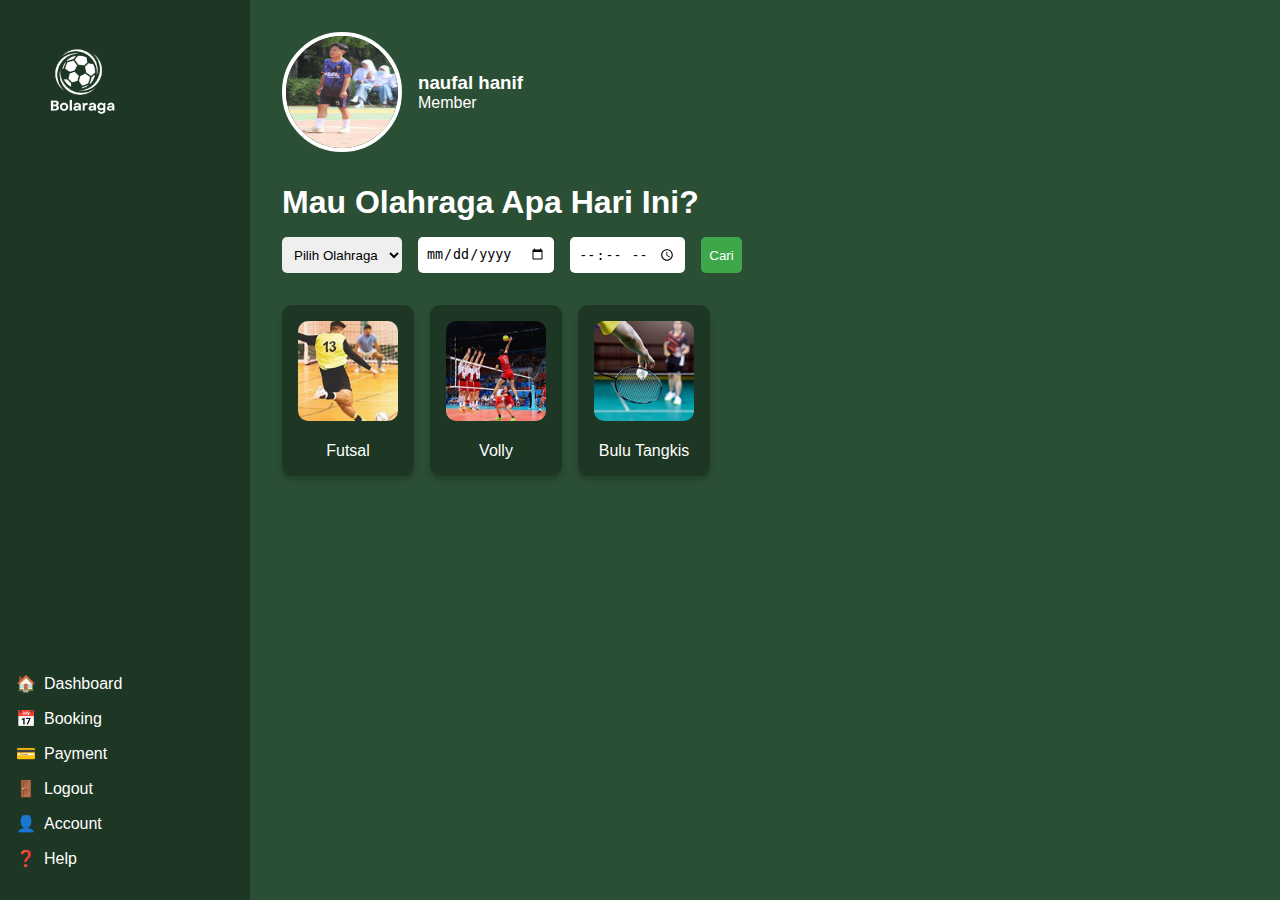
==== beranda.html @ 3dee5650 "Add files via upload" ====
<!DOCTYPE html>
<html lang="id">
<head>
  <meta charset="UTF-8">
  <meta name="viewport" content="width=device-width, initial-scale=1.0">
  <title>Bolaraga</title>
  <link rel="stylesheet" href="styles2.css">
</head>
<body>
  <!-- Sidebar -->
  <aside class="sidebar">
    <div class="sidebar-header">
      <img src="logo.png" alt="Bolaraga Logo" style="width: 200px; margin-bottom: 10px;">
    </div>
    <ul class="menu">
      <li><a href="beranda.html"><span class="icon">🏠</span> Dashboard</a></li>
      <li><a href="booking.html"><span class="icon">📅</span> Booking</a></li>
      <li><a href="Pembayaran.html"><span class="icon">💳</span> Payment</a></li>
      <li><a href="login.html"><span class="icon">🚪</span> Logout</a></li>
        <li><a href="halamanprofile.html"><span class="icon">👤</span> Account</a></li>
        <li><a href="halamanhelp.html"><span class="icon">❓</span> Help</a></li>
      </ul>
  </div>
</aside>

  <!-- Main Content -->
  <main class="content">
    <header class="user-info">
      <img src="nopal.jpg" alt="Profile" style="width: 120px; height: 120px; border-radius: 50%; border: 4px solid white;">
      <div>
        <h3>naufal hanif</h3>
        <p>Member</p>
      </div>
    </header>
    <section class="booking">
      <h1>Mau Olahraga Apa Hari Ini?</h1>
      <form class="search-form">
        <select>
          <option value="" disabled selected>Pilih Olahraga</option>
          <option value="futsal">Futsal</option>
          <option value="volly">Volly</option>
          <option value="bulu tangkis">Bulu Tangkis</option>
        </select>
        <input type="date">
        <input type="time">
        <button type="submit">Cari</button>
      </form>
      <div class="sports">
        <div class="sport">
          <img src="futsal.png" alt="Futsal">
          <p>Futsal</p>
        </div>
        <div class="sport">
          <img src="voly.png" alt="Volly">
          <p>Volly</p>
        </div>
        <div class="sport">
          <img src="bulutangkis.png" alt="Bulu Tangkis">
          <p>Bulu Tangkis</p>
        </div>
      </div>
    </section>
  </main>
</body>
</html>
---- styles2.css ----
/* Global Styles */
* {
    margin: 0;
    padding: 0;
    box-sizing: border-box;
  }
  
  body {
    font-family: Arial, sans-serif;
    display: flex;
    height: 100vh;
    background-color: #2b4f35;
    color: #fff;
  }
  
  /* Sidebar */
  .sidebar {
    width: 250px;
    background-color: #1e3624;
    display: flex;
    flex-direction: column;
    justify-content: space-between;
    padding: 1rem;
  }
  
  .sidebar-header {
    text-align: center;
  }
  
  .sidebar-header h2 {
    font-size: 1.5rem;
    color: #fff;
  }
  
  .menu {
    list-style: none;
    padding: 0;
  }
  
  .menu li {
    margin: 1rem 0;
  }
  
  .menu a {
    text-decoration: none;
    color: #fff;
    display: flex;
    align-items: center;
    gap: 0.5rem;
    font-size: 1rem;
  }
  
  .menu a:hover {
    color: #D8EB72; /* Warna hover hijau terang */
  }
  
  .sidebar-footer ul {
    list-style: none;
    padding: 0;
  }
  
  .sidebar-footer li {
    margin: 1rem 0;
  }
  
  .sidebar-footer a {
    text-decoration: none;
    color: #fff;
    display: flex;
    align-items: center;
    gap: 0.5rem;
    font-size: 1rem;
  }
  
  .sidebar-footer a:hover {
    color: #D8EB72;
  }
  
  /* Main Content */
  .content {
    flex: 1;
    padding: 2rem;
  }
  
  .user-info {
    display: flex;
    align-items: center;
    gap: 1rem;
    margin-bottom: 2rem;
  }
  
  .profile-pic-placeholder {
    width: 50px;
    height: 50px;
    border-radius: 50%;
    background-color: #D8EB72;
    display: flex;
    justify-content: center;
    align-items: center;
    font-size: 1.5rem;
    color: #1e3624;
    font-weight: bold;
  }
  
  .booking h1 {
    font-size: 2rem;
    margin-bottom: 1rem;
  }
  
  .search-form {
    display: flex;
    gap: 1rem;
    margin-bottom: 2rem;
  }
  
  .search-form select,
  .search-form input,
  .search-form button {
    padding: 0.5rem;
    border: none;
    border-radius: 5px;
  }
  
  .search-form button {
    background-color: #3ea74a;
    color: #fff;
    cursor: pointer;
  }
  
  .search-form button:hover {
    background-color: #2f913a;
  }
  
  .sports {
    display: flex;
    gap: 1rem;
  }
  
  .sport {
    text-align: center;
    font-size: 1.2rem;
    background-color: #1e3624;
    padding: 1rem;
    border-radius: 10px;
    box-shadow: 0 4px 6px rgba(0, 0, 0, 0.2);
  }
  
  .sport img {
    width: 100px;
    height: 100px;
    object-fit: cover;
    border-radius: 10px;
    margin-bottom: 0.5rem;
  }
  
  .sport p {
    margin-top: 0.5rem;
    font-size: 1rem;
  }
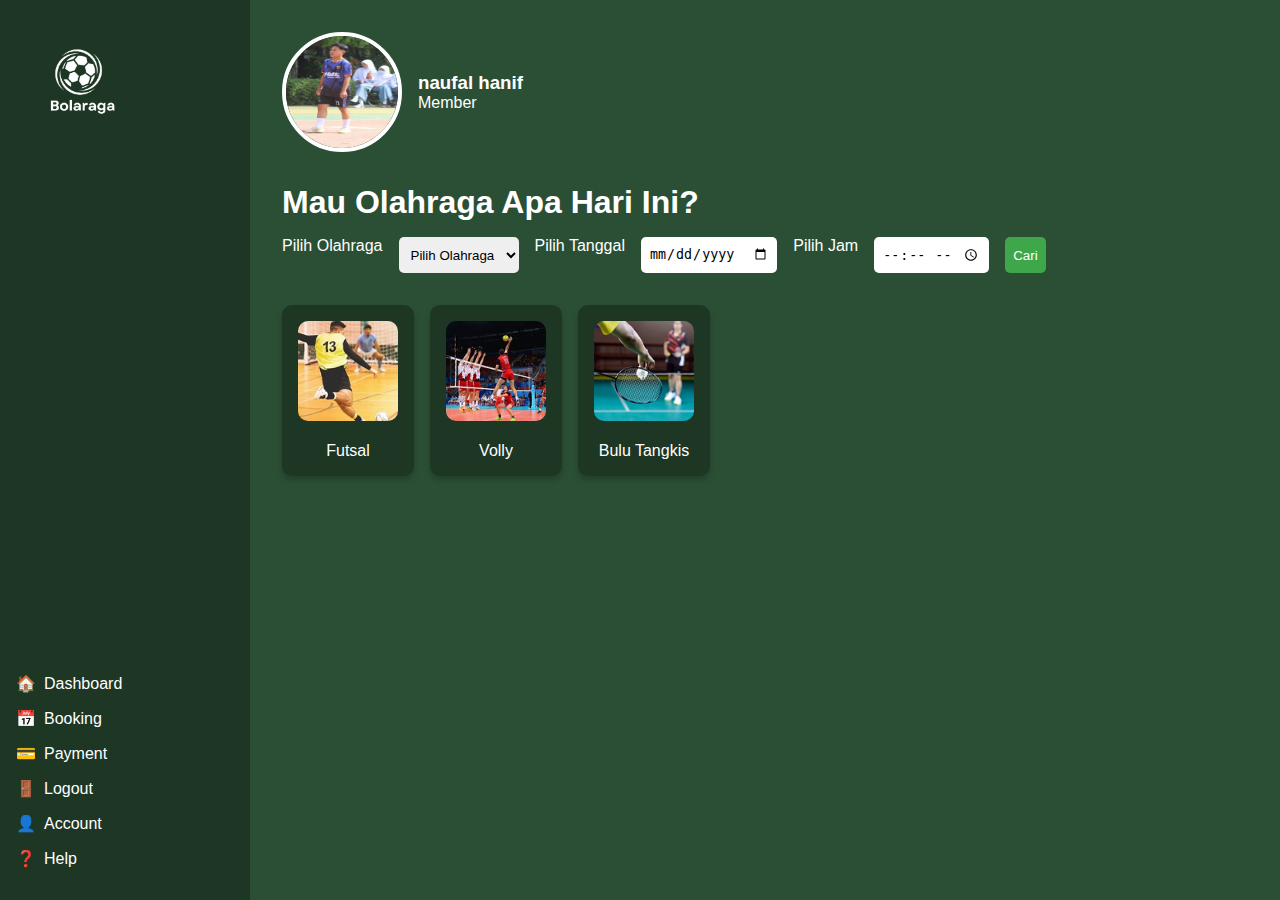
==== commit c17f0307: "Add files via upload" ====
--- a/beranda.html
+++ b/beranda.html
@@ -17,11 +17,10 @@
       <li><a href="booking.html"><span class="icon">📅</span> Booking</a></li>
       <li><a href="Pembayaran.html"><span class="icon">💳</span> Payment</a></li>
       <li><a href="login.html"><span class="icon">🚪</span> Logout</a></li>
-        <li><a href="halamanprofile.html"><span class="icon">👤</span> Account</a></li>
-        <li><a href="halamanhelp.html"><span class="icon">❓</span> Help</a></li>
-      </ul>
-  </div>
-</aside>
+      <li><a href="halamanprofile.html"><span class="icon">👤</span> Account</a></li>
+      <li><a href="halamanhelp.html"><span class="icon">❓</span> Help</a></li>
+    </ul>
+  </aside>
 
   <!-- Main Content -->
   <main class="content">
@@ -34,15 +33,18 @@
     </header>
     <section class="booking">
       <h1>Mau Olahraga Apa Hari Ini?</h1>
-      <form class="search-form">
-        <select>
+      <form class="search-form" action="booking.html" method="get">
+        <label for="sport">Pilih Olahraga</label>
+        <select name="sport" id="sport" required>
           <option value="" disabled selected>Pilih Olahraga</option>
           <option value="futsal">Futsal</option>
           <option value="volly">Volly</option>
-          <option value="bulu tangkis">Bulu Tangkis</option>
+          <option value="bulutangkis">Bulu Tangkis</option>
         </select>
-        <input type="date">
-        <input type="time">
+        <label for="date">Pilih Tanggal</label>
+        <input type="date" name="date" id="date" required>
+        <label for="time">Pilih Jam</label>
+        <input type="time" name="time" id="time" required>
         <button type="submit">Cari</button>
       </form>
       <div class="sports">
